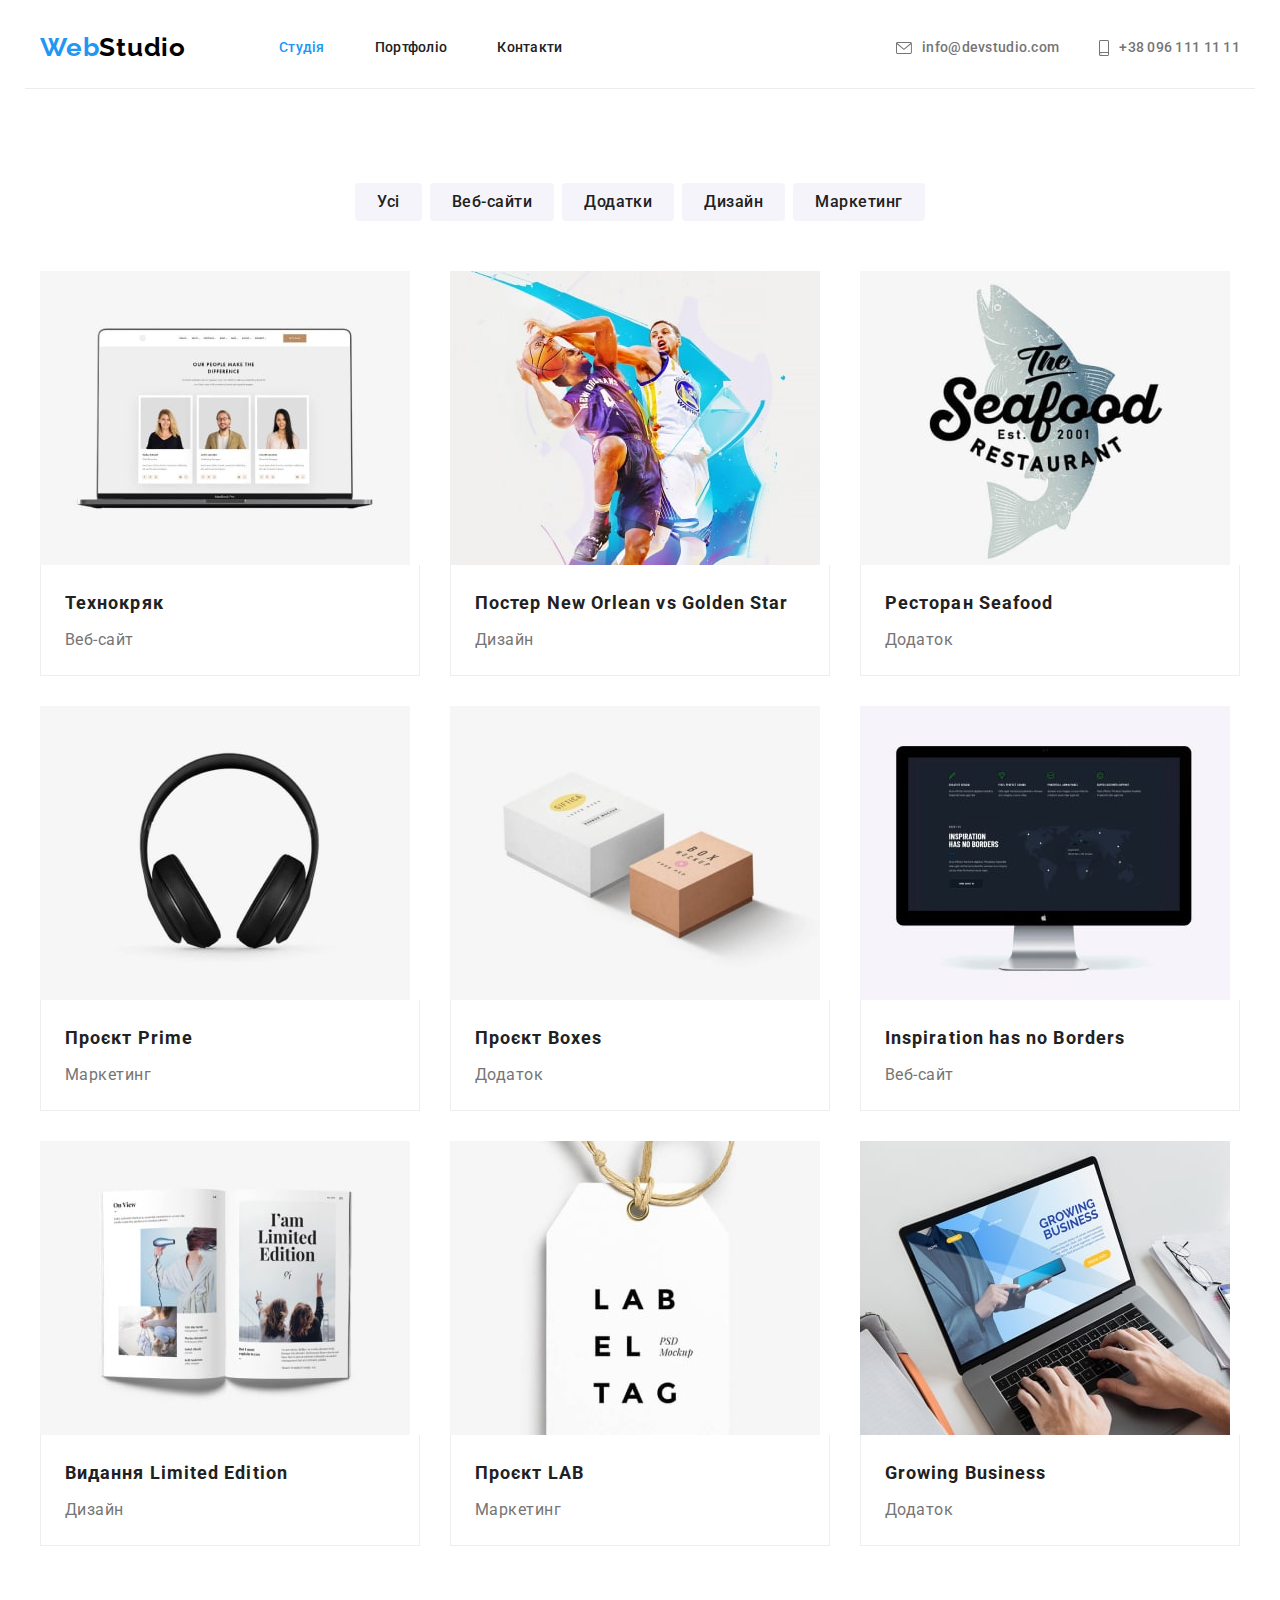
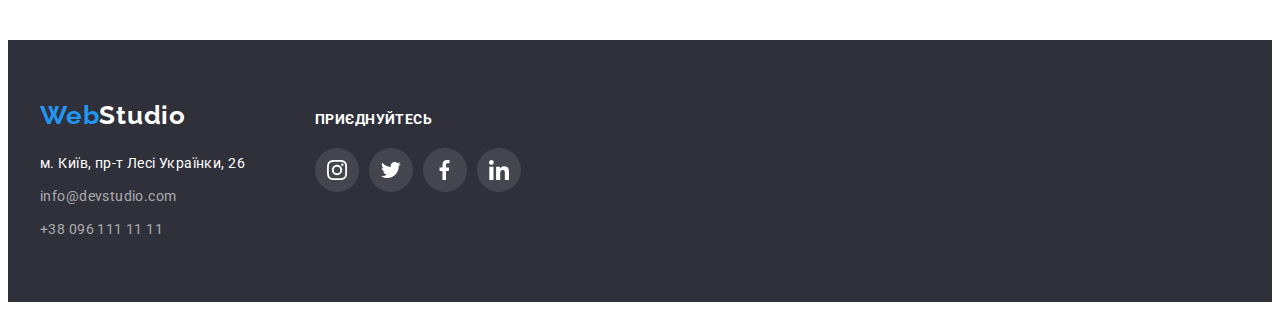
==== portfolio.html @ a49a4fce "init" ====
<!DOCTYPE html>
<html lang="uk">
  <head>
    <meta charset="UTF-8" />
    <meta http-equiv="X-UA-Compatible" content="IE=edge" />
    <meta name="viewport" content="width=device-width, initial-scale=1.0" />
    <title>Portfolio</title>
    <link
      href="https://fonts.googleapis.com/css2?family=Raleway:wght@700&family=Roboto:wght@400;500;700;900&display=swap"
      rel="stylesheet"
    />
    <link
      rel="stylesheet"
      href="https://cdnjs.cloudflare.com/ajax/libs/modern-normalize/1.1.0/modern-normalize.min.css"
      integrity="sha512-wpPYUAdjBVSE4KJnH1VR1HeZfpl1ub8YT/NKx4PuQ5NmX2tKuGu6U/JRp5y+Y8XG2tV+wKQpNHVUX03MfMFn9Q=="
      crossorigin="anonymous"
      referrerpolicy="no-referrer"
    />
    <link rel="stylesheet" href="./css/style.css" />
  </head>
  <body>
    <!-- Шапка сайта -->
    <header>
      <div class="container head">
        <nav class="nav">
          <a href="./index.html" class="logo"><span>Web</span>Studio</a>
          <ul class="site-nav">
            <li class="nav-item">
              <a href="./index.html" class="nav-link current">Студія</a>
            </li>
            <li class="nav-item">
              <a href="./portfolio.html" class="nav-link">Портфоліо</a>
            </li>
            <li class="nav-item">
              <a href="#Контакти" class="nav-link">Контакти</a>
            </li>
          </ul>
        </nav>
        <ul class="address-nav">
          <li class="address">
            <a href="mailto:info@devstudio.com" class="nav-link">
              <svg class="mail">
                <use
                  href="./images/icons.svg#icon-mail"
                  width="16"
                  height="12"
                ></use>
              </svg>
              info@devstudio.com</a
            >
          </li>
          <li class="address">
            <a href="tel:+380961111111" class="nav-link">
              <svg class="mail telephone">
                <use
                  href="./images/icons.svg#icon-telephone"
                  width="10"
                  height="16"
                ></use>
              </svg>
              +38 096 111 11 11</a
            >
          </li>
        </ul>
      </div>
    </header>
    <main>
      <!-- Портфоліо -->
      <section class="section">
        <div class="container">
          <h1 class="visually-hidden">Портфоліо</h1>
          <ul class="buttons">
            <li class="button-item">
              <button type="button" class="button">Усі</button>
            </li>
            <li class="button-item">
              <button type="button" class="button">Веб-сайти</button>
            </li>
            <li class="button-item">
              <button type="button" class="button">Додатки</button>
            </li>
            <li class="button-item">
              <button type="button" class="button">Дизайн</button>
            </li>
            <li class="button-item">
              <button type="button" class="button">Маркетинг</button>
            </li>
          </ul>

          <!-- Проекти -->

          <h2 class="visually-hidden">Приклади робіт</h2>

          <ul class="project-list">
            <li class="project">
              <a class="project-link" href="">
                <img
                  class="img"
                  src="./images/portfolio/tehnokriak.jpg"
                  alt="На ноутбуці фото трьох людей"
                  width="370"
                  height="294"
                />
                <div class="poster">
                  <h3 class="project-title">Технокряк</h3>
                  <p class="project-text">Веб-сайт</p>
                </div>
              </a>
            </li>
            <li class="project">
              <a class="project-link" href=""
                ><img
                  class="img"
                  src="./images/portfolio/poster.jpg"
                  alt="Двоє хлопців грають у баскетбол"
                  width="370"
                  height="294"
                />
                <div class="poster">
                  <h3 class="project-title">
                    Постер <span lang="en">New Orlean vs Golden Star</span>
                  </h3>
                  <p class="project-text">Дизайн</p>
                </div>
              </a>
            </li>
            <li class="project">
              <a class="project-link" href=""
                ><img
                  class="img"
                  src="./images/portfolio/restoran.jpg"
                  alt="Афіша ресторану"
                  width="370"
                  height="294"
                />
                <div class="poster">
                  <h3 class="project-title">
                    Ресторан <span lang="en">Seafood</span>
                  </h3>
                  <p class="project-text">Додаток</p>
                </div>
              </a>
            </li>
            <li class="project">
              <a class="project-link" href=""
                ><img
                  class="img"
                  src="./images/portfolio/proekt-prime.jpg"
                  alt="Навушники"
                  width="370"
                  height="294"
                />
                <div class="poster">
                  <h3 class="project-title">
                    Проєкт <span lang="en">Prime</span>
                  </h3>
                  <p class="project-text">Маркетинг</p>
                </div>
              </a>
            </li>
            <li class="project">
              <a class="project-link" href=""
                ><img
                  class="img"
                  src="./images/portfolio/proekt-boxes.jpg"
                  alt="Дві картонні коробки"
                  width="370"
                  height="294"
                />
                <div class="poster">
                  <h3 class="project-title">
                    Проєкт <span lang="en">Boxes</span>
                  </h3>
                  <p class="project-text">Додаток</p>
                </div>
              </a>
            </li>
            <li class="project">
              <a class="project-link" href=""
                ><img
                  class="img"
                  src="./images/portfolio/inspiration.jpg"
                  alt="Монітор"
                  width="370"
                  height="294"
                />
                <div class="poster">
                  <h3 lang="en" class="project-title">
                    Inspiration has no Borders
                  </h3>
                  <p class="project-text">Веб-сайт</p>
                </div>
              </a>
            </li>
            <li class="project">
              <a class="project-link" href=""
                ><img
                  class="img"
                  src="./images/portfolio/limited-edition.jpg"
                  alt="Розкритий журнал"
                  width="370"
                  height="294"
                />
                <div class="poster">
                  <h3 class="project-title">
                    Видання <span lang="en">Limited Edition</span>
                  </h3>
                  <p class="project-text">Дизайн</p>
                </div>
              </a>
            </li>
            <li class="project">
              <a class="project-link" href=""
                ><img
                  class="img"
                  src="./images/portfolio/proekt-lab.jpg"
                  alt="Бірка"
                  width="370"
                  height="294"
                />
                <div class="poster">
                  <h3 class="project-title">
                    Проєкт <span lang="en">LAB</span>
                  </h3>
                  <p class="project-text">Маркетинг</p>
                </div>
              </a>
            </li>
            <li class="project">
              <a class="project-link" href=""
                ><img
                  class="img"
                  src="./images/portfolio/growing.jpg"
                  alt="Людина працює за ноутбуком"
                  width="370"
                  height="294"
                />
                <div class="poster">
                  <h3 lang="en" class="project-title">Growing Business</h3>
                  <p class="project-text">Додаток</p>
                </div>
              </a>
            </li>
          </ul>
        </div>
      </section>
    </main>
    <!-- Підвал -->
    <footer class="footer">
      <div class="container-flex">
        <div class="container-footer">
          <a href="./index.html" class="logo-footer"><span>Web</span>Studio</a>
          <address id="Контакти">
            <ul class="footer-contacts">
              <li class="contacts-map">
                <a
                  href="https://goo.gl/maps/bb7uWpJd3JeG9Nsg9"
                  target="_blank"
                  rel="noopener noreferrer"
                  class="contacts-nav"
                  >м. Київ, пр-т Лесі Українки, 26</a
                >
              </li>
              <li class="contacts">
                <a href="mailto:info@devstudio.com" class="contacts-link"
                  >info@devstudio.com</a
                >
              </li>
              <li class="contacts">
                <a href="tel:+380961111111" class="contacts-link"
                  >+38 096 111 11 11</a
                >
              </li>
            </ul>
          </address>
        </div>
        <div class="footer-social">
          <h3 class="social-title">Приєднуйтесь</h3>
          <ul class="social-list-footer">
            <li class="social-item-footer">
              <a class="social-link-footer" href="">
                <svg class="social-icon-footer" width="20" height="20">
                  <use href="./images/icons.svg#icon-instagram"></use>
                </svg>
              </a>
            </li>
            <li class="social-item-footer">
              <a class="social-link-footer" href="">
                <svg class="social-icon-footer" width="20" height="20">
                  <use href="./images/icons.svg#icon-twitter"></use>
                </svg>
              </a>
            </li>
            <li class="social-item-footer">
              <a class="social-link-footer" href="">
                <svg class="social-icon-footer" width="20" height="20">
                  <use href="./images/icons.svg#icon-facebook"></use>
                </svg>
              </a>
            </li>
            <li class="social-item-footer">
              <a class="social-link-footer" href="">
                <svg class="social-icon-footer" width="20" height="20">
                  <use href="./images/icons.svg#icon-linkedin"></use>
                </svg>
              </a>
            </li>
          </ul>
        </div>
      </div>
    </footer>
  </body>
</html>
---- css/style.css ----
:root {
  --primary-text-color: #757575;
  --title-text-color: #212121;
  --accent-color: #2196f3;
  --primary-white-color: #ffffff;
}

body {
  font-family: "Roboto", sans-serif;
  font-weight: 400;
  font-size: 14px;
  line-height: 1.71;
  letter-spacing: 0.03em;

  color: #757575;
  background-color: #ffffff;
}
ul {
  list-style: none;
}
a {
  text-decoration: none;
}
h1,
h2,
h3,
p,
ul,
li,
img {
  margin-top: 0;
  margin-bottom: 0;
}
.container {
  width: 1200px;
  margin-left: auto;
  margin-right: auto;
  padding-left: 15px;
  padding-right: 15px;
}
.img {
  display: block;
}
/* Шапка сайта */

.logo {
  padding-top: 24px;
  padding-bottom: 25px;
  font-family: "Raleway";
  font-style: normal;
  font-weight: 700;
  font-size: 26px;
  line-height: 1.19;
  letter-spacing: 0.03em;
  color: #000000;
}
.logo > span {
  color: var(--accent-color);
}
.logo:hover,
.logo:focus {
  color: var(--accent-color);
}
.head {
  display: flex;
  align-items: center;
  border-bottom: 1px solid #ececec;
}
.nav {
  display: flex;
}
.site-nav {
  display: flex;
  padding-left: 0;
  align-items: center;
  margin-left: 93px;
}
.address-nav {
  display: flex;
  padding-left: 0;
  margin-left: auto;
}
.nav-item:not(:last-child) {
  margin-right: 50px;
}
.address-nav .address:not(:last-child) {
  margin-right: 40px;
}
.nav-link:hover,
.nav-link:focus {
  color: var(--accent-color);
}
.nav-link {
  padding-top: 32px;
  padding-bottom: 32px;
  font-weight: 500;
  font-size: 14px;
  line-height: 1.14;
  letter-spacing: 0.02em;
  color: var(--title-text-color);
}

.site-nav .nav-link.current {
  color: var(--accent-color);
}
.address .nav-link {
  display: flex;
  align-items: center;
  color: var(--primary-text-color);
}
.address .nav-link:hover,
.address .nav-link:focus {
  color: var(--accent-color);
}

.mail {
  margin-right: 10px;
  width: 16px;
  height: 12px;
  fill: var(--primary-text-color);
}

.nav-link:hover .mail,
.nav-link:focus .mail {
  fill: var(--accent-color);
}
.telephone {
  width: 10px;
  height: 16px;
}

/* Герой */
.section {
  padding-top: 94px;
  padding-bottom: 94px;
  align-items: center;
}
.features {
  background-image: linear-gradient(
      rgba(47, 48, 58, 0.4),
      rgba(47, 48, 58, 0.4)
    ),
    url(../images/hero.jpg);
  max-width: 1600px;

  background-size: cover;
  background-color: #c4c4c4;
  margin-left: auto;
  margin-right: auto;
  padding-top: 200px;
  padding-bottom: 200px;
  background-color: #2f303a;
  text-align: center;
}
.title {
  margin-right: auto;
  margin-left: auto;
  margin-bottom: 30px;
  max-width: 696px;
  font-weight: 900;
  font-size: 44px;
  line-height: 1.36;
  text-align: center;
  letter-spacing: 0.06em;
  text-transform: uppercase;
  color: #ffffff;
}
.button-title {
  padding: 10px 32px;
  min-width: 216px;
  font-family: "Roboto", sans-serif;
  font-weight: 700;
  font-size: 16px;
  line-height: 1.88;
  letter-spacing: 0.06em;
  color: #ffffff;
  background-color: var(--accent-color);
  cursor: pointer;
  border-radius: 4px;
  border: 0;
  text-align: center;
}
.button-title:hover,
.button-title:focus,
.button-title:active {
  background-color: #188ce8;
}
/* Особливості */
.advant {
  display: flex;
  padding-left: 0;
}
.advant-item {
  width: 270px;
}
.advant-item:not(:last-child) {
  margin-right: 30px;
}
.advant-icon {
  display: flex;
  justify-content: center;
  align-items: center;
  margin-bottom: 30px;
  width: 270px;
  height: 120px;
  background-color: #f5f4fa;
  border-radius: 4px;
}
.icon {
  width: 70px;
  height: 70px;
}
.item {
  margin-bottom: 10px;
  font-weight: 700;
  font-size: 14px;
  line-height: 1.14;
  letter-spacing: 0.03em;
  text-transform: uppercase;
  color: var(--title-text-color);
}
.text {
  font-weight: 400;
  font-size: 14px;
  line-height: 1.71;
  letter-spacing: 0.03em;
  color: var(--primary-text-color);
}
/* Чим ми займаємося */
.section-about {
  padding-bottom: 94px;
}
.about {
  display: flex;
  margin-left: -30px;
  margin-top: 50px;
  padding-left: 0;
  outline: 1px tomato;
}
.about-item {
  margin-left: 30px;
  height: 294px;
}

/* Наша команда */
.command-list {
  display: flex;
  padding-left: 0;
  margin-left: -30px;
}
.command-item {
  margin-left: 30px;
  flex-basis: calc((100% - 4 * 30px) / 4);

  background: #ffffff;
  box-shadow: 0px 1px 3px rgba(0, 0, 0, 0.12), 0px 1px 1px rgba(0, 0, 0, 0.14),
    0px 2px 1px rgba(0, 0, 0, 0.2);
  border-radius: 0px 0px 4px 4px;
}
.description {
  padding-top: 30px;
  padding-bottom: 30px;
  padding-left: 32px;
  padding-right: 32px;
  text-align: center;
}
.title-second {
  margin-bottom: 50px;
  font-weight: 700;
  font-size: 36px;
  line-height: 42px;
  text-align: center;
  letter-spacing: 0.03em;
  color: var(--title-text-color);
}
.name {
  margin-bottom: 10px;
  font-weight: 500;
  font-size: 16px;
  line-height: 1.19;
  letter-spacing: 0.03em;
  color: var(--title-text-color);
}
.profession {
  margin-bottom: 16px;
  font-weight: 400;
  font-size: 16px;
  line-height: 1.19;
  letter-spacing: 0.03em;
  color: var(--primary-text-color);
}

.command {
  background-color: #f5f4fa;
  padding-top: 94px;
  padding-bottom: 94px;
}
.social-list {
  display: flex;
  padding-left: 0;
  justify-content: space-between;
}
.social-link {
  display: flex;
  align-items: center;
  justify-content: center;
  width: 44px;
  height: 44px;
  background-color: #ffffff;
}
.social-icon {
  fill: #afb1b8;
}
.social-link:hover .social-icon,
.social-link:focus .social-icon {
  fill: var(--primary-white-color);
}
.social-link:hover,
.social-link:focus {
  background-color: var(--accent-color);
  border-radius: 50%;
  box-shadow: 0px 4px 4px rgba(0, 0, 0, 0.25);
}
/* Постійні клієнти */
.clients {
  padding-top: 94px;
  padding-bottom: 94px;
}
.clients-list {
  display: flex;
  padding-left: 0;
}

.clients-item {
  display: flex;
}
.clients-item + .clients-item {
  margin-left: 30px;
}
.clients-link {
  display: flex;
  width: 170px;
  height: 92px;
  justify-content: center;
  align-items: center;
  border: 1px solid #afb1b8;
  border-radius: 4px;
}

.clients-icon {
  fill: #afb1b8;
}

.clients-link:hover .clients-icon,
.clients-link:focus .clients-icon {
  fill: var(--accent-color);
}
.clients-link:hover,
.clients-link:focus {
  border: 1px solid var(--accent-color);
  /* box-shadow: 0px 4px 4px 0px rgba(0, 0, 0, 0.25); */
}
/* Підвал */
.footer {
  padding-top: 60px;
  padding-bottom: 60px;
  background-color: #2f303a;
}
.footer-contacts {
  padding-left: 0;
}
.logo-footer {
  margin-bottom: 20px;
  font-family: "Raleway", sans-serif;
  font-style: normal;
  font-weight: 700;
  font-size: 26px;
  line-height: 1.19;
  letter-spacing: 0.03em;
  color: var(--primary-white-color);
}
.logo-footer > span {
  color: var(--accent-color);
}
.contacts {
  font-style: normal;
  margin-top: 9px;
}
address {
  margin-top: 20px;
}
.contacts-nav {
  font-style: normal;
  font-weight: 400;
  font-size: 14px;
  line-height: 1.71;
  letter-spacing: 0.03em;
  color: var(--primary-white-color);
}
.contacts-link {
  margin-top: 9px;
  font-weight: 400;
  font-size: 14px;
  line-height: 1.71;
  letter-spacing: 0.03em;
  color: rgba(255, 255, 255, 0.6);
}
.logo-footer:hover,
.logo-footer:focus {
  color: var(--accent-color);
}
.contacts-nav:hover,
.contacts-nav:focus {
  color: var(--accent-color);
}
.contacts-link:hover,
.contacts-link:focus {
  color: var(--accent-color);
}
.container-flex {
  display: flex;
  align-items: baseline;
  width: 1200px;
  margin-left: auto;
  margin-right: auto;
  padding-left: 15px;
  padding-right: 15px;
}
.container-footer {
  display: inline-block;
  margin: 0;
  padding: 0;
}
.footer-social {
  display: inline-block;

  margin-left: 70px;

  align-items: center;
}
.footer-address {
  display: block;
}
.social-title {
  margin-bottom: 20px;
  font-weight: 700;
  font-size: 14px;
  line-height: 1.14;
  letter-spacing: 0.03em;
  text-transform: uppercase;

  color: #ffffff;
}
.social-list-footer {
  display: flex;
  padding-left: 0;
  width: 206px;
  height: 44px;
  justify-content: space-between;
}

.social-link-footer {
  display: flex;
  align-items: center;
  justify-content: center;
  width: 44px;
  height: 44px;
  background: rgba(255, 255, 255, 0.1);
  border-radius: 50%;
}
.social-icon-footer {
  fill: var(--primary-white-color);
}

.social-link-footer:hover,
.social-link-footer:focus {
  background-color: var(--accent-color);
  border-radius: 50%;
  filter: drop-shadow(0px 4px 4px rgba(0, 0, 0, 0.25));
}
/* Портфоліо */
.buttons {
  display: flex;
  justify-content: center;
  padding-left: 0;
  margin-bottom: 50px;
}
.button {
  padding: 6px 22px;
  font-family: "Roboto", sans-serif;
  font-weight: 500;
  font-size: 16px;
  line-height: 1.62;
  text-align: center;
  letter-spacing: 0.03em;
  color: var(--title-text-color);
  background-color: #f5f4fa;
  cursor: pointer;
  border-radius: 4px;
  border: 0;
}
.button-item:not(:last-child) {
  margin-right: 8px;
}
button:hover,
button:focus,
button:active {
  color: var(--primary-white-color);
  background-color: var(--accent-color);
  box-shadow: 0px 4px 4px 0px rgba(0, 0, 0, 0.25);
}
/* Проекти */
.project-list {
  display: flex;
  flex-wrap: wrap;
  padding-left: 0;
  margin-left: -30px;
  margin-top: -30px;
}
.project {
  flex-basis: calc((100% - 90px) / 3);
  margin-left: 30px;
  margin-top: 30px;
  width: 370px;
  background: #ffffff;
}
.project-title {
  margin-bottom: 4px;
  font-weight: 700;
  font-size: 18px;
  line-height: 2;
  letter-spacing: 0.06em;
  color: var(--title-text-color);
}
.project-text {
  font-weight: 400;
  font-size: 16px;
  line-height: 1.88;
  letter-spacing: 0.03em;
  color: var(--primary-text-color);
}
.visually-hidden {
  position: absolute;
  white-space: nowrap;
  width: 1px;
  height: 1px;
  overflow: hidden;
  border: 0;
  padding: 0;
  clip: rect(0 0 0 0);
  clip-path: inset(50%);
  margin: -1px;
}
.poster {
  padding: 20px 24px;
  border-left: 1px solid #eeeeee;
  border-bottom: 1px solid #eeeeee;
  border-right: 1px solid #eeeeee;
}
.project-link {
  display: block;
}
.project-link:hover,
.project-link:focus {
  box-shadow: 0px 4px 4px 0px rgba(0, 0, 0, 0.25);
}
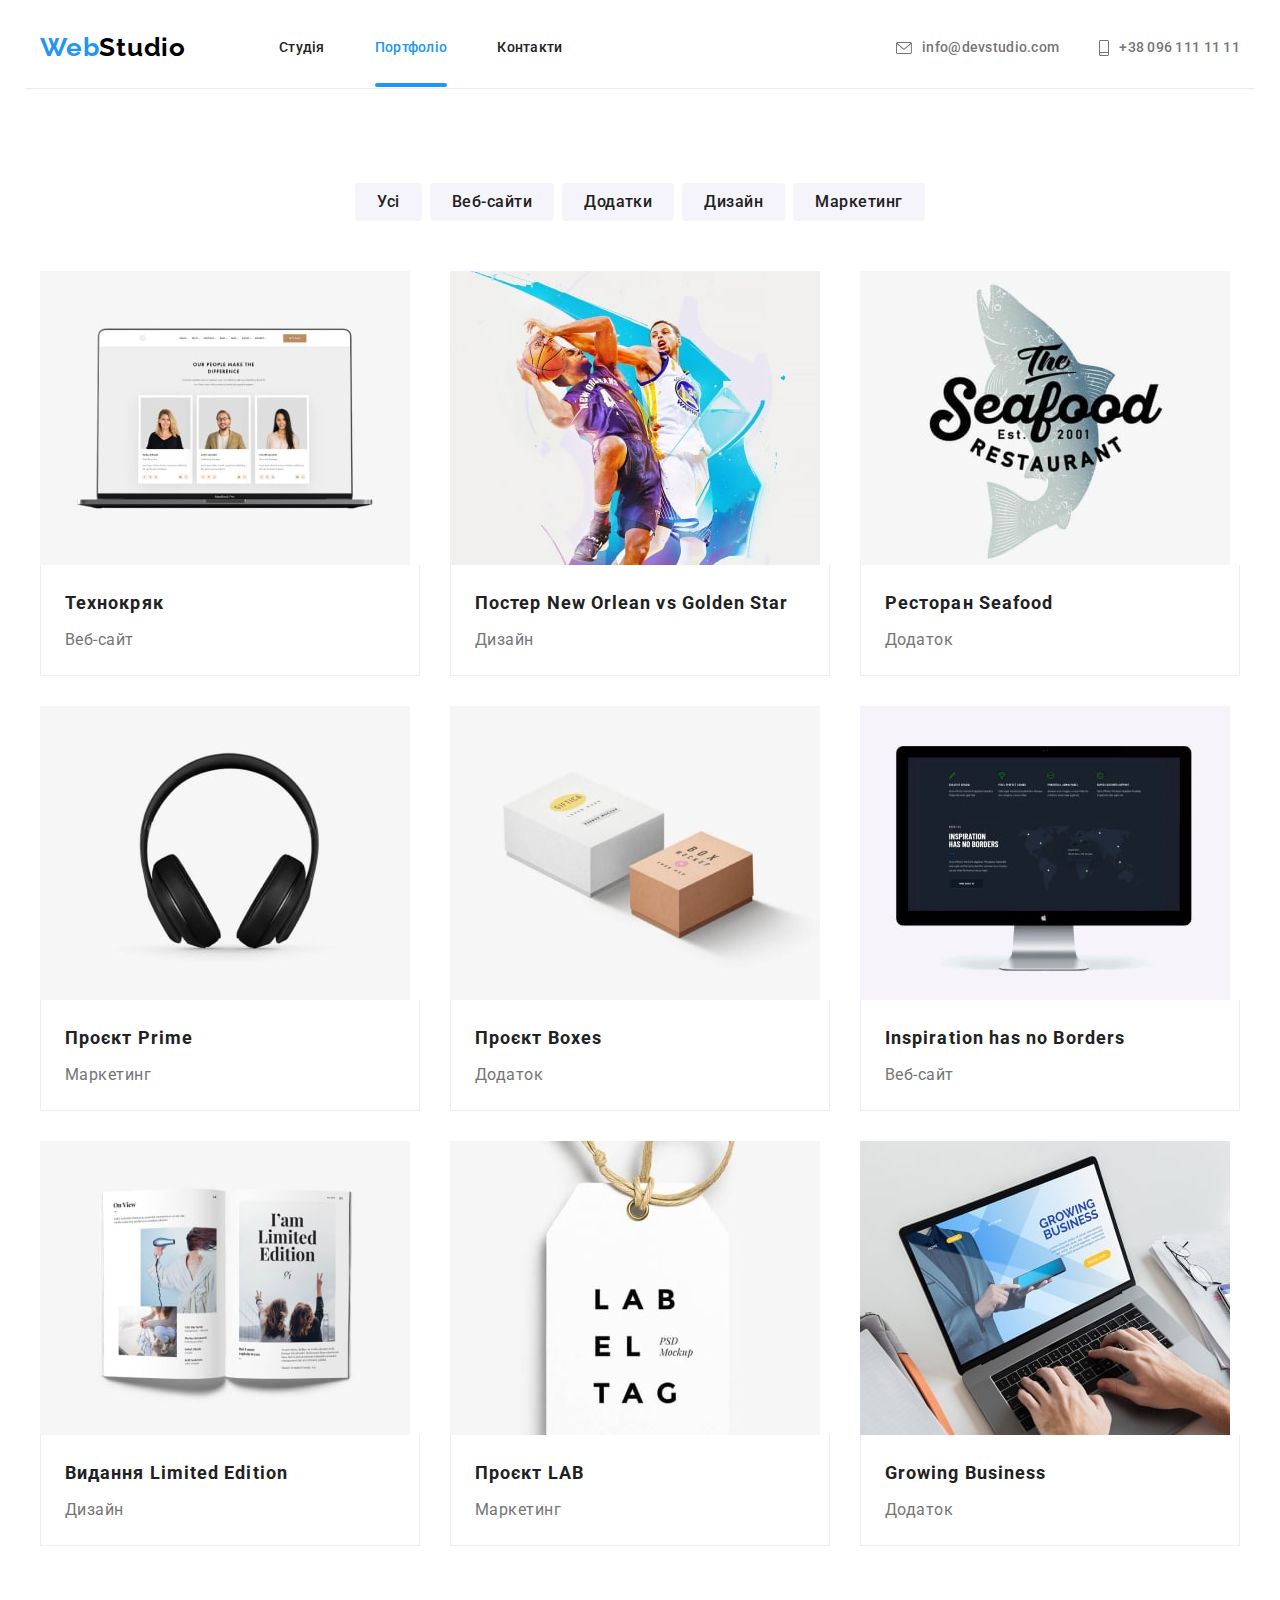
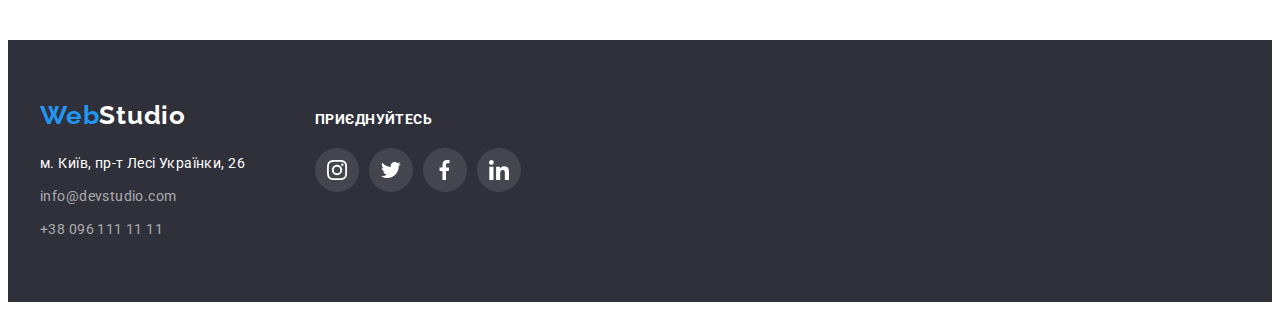
==== commit 8a86ac61: "update html and css" ====
--- a/portfolio.html
+++ b/portfolio.html
@@ -26,10 +26,10 @@
           <a href="./index.html" class="logo"><span>Web</span>Studio</a>
           <ul class="site-nav">
             <li class="nav-item">
-              <a href="./index.html" class="nav-link current">Студія</a>
+              <a href="./index.html" class="nav-link">Студія</a>
             </li>
             <li class="nav-item">
-              <a href="./portfolio.html" class="nav-link">Портфоліо</a>
+              <a href="./portfolio.html" class="nav-link current">Портфоліо</a>
             </li>
             <li class="nav-item">
               <a href="#Контакти" class="nav-link">Контакти</a>
@@ -94,13 +94,20 @@
           <ul class="project-list">
             <li class="project">
               <a class="project-link" href="">
-                <img
-                  class="img"
-                  src="./images/portfolio/tehnokriak.jpg"
-                  alt="На ноутбуці фото трьох людей"
-                  width="370"
-                  height="294"
-                />
+                <div class="project-back">
+                  <img
+                    class="project-img"
+                    src="./images/portfolio/tehnokriak.jpg"
+                    alt="На ноутбуці фото трьох людей"
+                    width="370"
+                    height="294"
+                  />
+                  <p class="project-about">
+                    Ресурс пропонує комплексні пропозиції з різним рівнем
+                    функціоналу та сервісів. Все це дозволить відвідувачу
+                    отримати вичерпні відомості про компанію чи приватну особу.
+                  </p>
+                </div>
                 <div class="poster">
                   <h3 class="project-title">Технокряк</h3>
                   <p class="project-text">Веб-сайт</p>
@@ -108,14 +115,21 @@
               </a>
             </li>
             <li class="project">
-              <a class="project-link" href=""
-                ><img
-                  class="img"
-                  src="./images/portfolio/poster.jpg"
-                  alt="Двоє хлопців грають у баскетбол"
-                  width="370"
-                  height="294"
-                />
+              <a class="project-link" href="">
+                <div class="project-back">
+                  <img
+                    class="project-img"
+                    src="./images/portfolio/poster.jpg"
+                    alt="Двоє хлопців грають у баскетбол"
+                    width="370"
+                    height="294"
+                  />
+                  <p class="project-about">
+                    Ресурс пропонує комплексні пропозиції з різним рівнем
+                    функціоналу та сервісів. Все це дозволить відвідувачу
+                    отримати вичерпні відомості про компанію чи приватну особу.
+                  </p>
+                </div>
                 <div class="poster">
                   <h3 class="project-title">
                     Постер <span lang="en">New Orlean vs Golden Star</span>
@@ -125,14 +139,21 @@
               </a>
             </li>
             <li class="project">
-              <a class="project-link" href=""
-                ><img
-                  class="img"
-                  src="./images/portfolio/restoran.jpg"
-                  alt="Афіша ресторану"
-                  width="370"
-                  height="294"
-                />
+              <a class="project-link" href="">
+                <div class="project-back">
+                  <img
+                    class="project-img"
+                    src="./images/portfolio/restoran.jpg"
+                    alt="Афіша ресторану"
+                    width="370"
+                    height="294"
+                  />
+                  <p class="project-about">
+                    Ресурс пропонує комплексні пропозиції з різним рівнем
+                    функціоналу та сервісів. Все це дозволить відвідувачу
+                    отримати вичерпні відомості про компанію чи приватну особу.
+                  </p>
+                </div>
                 <div class="poster">
                   <h3 class="project-title">
                     Ресторан <span lang="en">Seafood</span>
@@ -142,14 +163,21 @@
               </a>
             </li>
             <li class="project">
-              <a class="project-link" href=""
-                ><img
-                  class="img"
-                  src="./images/portfolio/proekt-prime.jpg"
-                  alt="Навушники"
-                  width="370"
-                  height="294"
-                />
+              <a class="project-link" href="">
+                <div class="project-back">
+                  <img
+                    class="project-img"
+                    src="./images/portfolio/proekt-prime.jpg"
+                    alt="Навушники"
+                    width="370"
+                    height="294"
+                  />
+                  <p class="project-about">
+                    Ресурс пропонує комплексні пропозиції з різним рівнем
+                    функціоналу та сервісів. Все це дозволить відвідувачу
+                    отримати вичерпні відомості про компанію чи приватну особу.
+                  </p>
+                </div>
                 <div class="poster">
                   <h3 class="project-title">
                     Проєкт <span lang="en">Prime</span>
@@ -159,14 +187,21 @@
               </a>
             </li>
             <li class="project">
-              <a class="project-link" href=""
-                ><img
-                  class="img"
-                  src="./images/portfolio/proekt-boxes.jpg"
-                  alt="Дві картонні коробки"
-                  width="370"
-                  height="294"
-                />
+              <a class="project-link" href="">
+                <div class="project-back">
+                  <img
+                    class="project-img"
+                    src="./images/portfolio/proekt-boxes.jpg"
+                    alt="Дві картонні коробки"
+                    width="370"
+                    height="294"
+                  />
+                  <p class="project-about">
+                    Ресурс пропонує комплексні пропозиції з різним рівнем
+                    функціоналу та сервісів. Все це дозволить відвідувачу
+                    отримати вичерпні відомості про компанію чи приватну особу.
+                  </p>
+                </div>
                 <div class="poster">
                   <h3 class="project-title">
                     Проєкт <span lang="en">Boxes</span>
@@ -176,14 +211,21 @@
               </a>
             </li>
             <li class="project">
-              <a class="project-link" href=""
-                ><img
-                  class="img"
-                  src="./images/portfolio/inspiration.jpg"
-                  alt="Монітор"
-                  width="370"
-                  height="294"
-                />
+              <a class="project-link" href="">
+                <div class="project-back">
+                  <img
+                    class="project-img"
+                    src="./images/portfolio/inspiration.jpg"
+                    alt="Монітор"
+                    width="370"
+                    height="294"
+                  />
+                  <p class="project-about">
+                    Ресурс пропонує комплексні пропозиції з різним рівнем
+                    функціоналу та сервісів. Все це дозволить відвідувачу
+                    отримати вичерпні відомості про компанію чи приватну особу.
+                  </p>
+                </div>
                 <div class="poster">
                   <h3 lang="en" class="project-title">
                     Inspiration has no Borders
@@ -194,13 +236,20 @@
             </li>
             <li class="project">
               <a class="project-link" href=""
-                ><img
-                  class="img"
-                  src="./images/portfolio/limited-edition.jpg"
-                  alt="Розкритий журнал"
-                  width="370"
-                  height="294"
-                />
+                ><div class="project-back">
+                  <img
+                    class="project-img"
+                    src="./images/portfolio/limited-edition.jpg"
+                    alt="Розкритий журнал"
+                    width="370"
+                    height="294"
+                  />
+                  <p class="project-about">
+                    Ресурс пропонує комплексні пропозиції з різним рівнем
+                    функціоналу та сервісів. Все це дозволить відвідувачу
+                    отримати вичерпні відомості про компанію чи приватну особу.
+                  </p>
+                </div>
                 <div class="poster">
                   <h3 class="project-title">
                     Видання <span lang="en">Limited Edition</span>
@@ -211,13 +260,20 @@
             </li>
             <li class="project">
               <a class="project-link" href=""
-                ><img
-                  class="img"
-                  src="./images/portfolio/proekt-lab.jpg"
-                  alt="Бірка"
-                  width="370"
-                  height="294"
-                />
+                ><div class="project-back">
+                  <img
+                    class="project-img"
+                    src="./images/portfolio/proekt-lab.jpg"
+                    alt="Бірка"
+                    width="370"
+                    height="294"
+                  />
+                  <p class="project-about">
+                    Ресурс пропонує комплексні пропозиції з різним рівнем
+                    функціоналу та сервісів. Все це дозволить відвідувачу
+                    отримати вичерпні відомості про компанію чи приватну особу.
+                  </p>
+                </div>
                 <div class="poster">
                   <h3 class="project-title">
                     Проєкт <span lang="en">LAB</span>
@@ -228,13 +284,20 @@
             </li>
             <li class="project">
               <a class="project-link" href=""
-                ><img
-                  class="img"
-                  src="./images/portfolio/growing.jpg"
-                  alt="Людина працює за ноутбуком"
-                  width="370"
-                  height="294"
-                />
+                ><div class="project-back">
+                  <img
+                    class="project-img"
+                    src="./images/portfolio/growing.jpg"
+                    alt="Людина працює за ноутбуком"
+                    width="370"
+                    height="294"
+                  />
+                  <p class="project-about">
+                    Ресурс пропонує комплексні пропозиції з різним рівнем
+                    функціоналу та сервісів. Все це дозволить відвідувачу
+                    отримати вичерпні відомості про компанію чи приватну особу.
+                  </p>
+                </div>
                 <div class="poster">
                   <h3 lang="en" class="project-title">Growing Business</h3>
                   <p class="project-text">Додаток</p>
--- a/css/style.css
+++ b/css/style.css
@@ -53,6 +53,7 @@
   line-height: 1.19;
   letter-spacing: 0.03em;
   color: #000000;
+  transition: color 250ms cubic-bezier(0.4, 0, 0.2, 1);
 }
 .logo > span {
   color: var(--accent-color);
@@ -98,9 +99,11 @@
   line-height: 1.14;
   letter-spacing: 0.02em;
   color: var(--title-text-color);
+  transition: color 250ms cubic-bezier(0.4, 0, 0.2, 1);
 }
 
 .site-nav .nav-link.current {
+  position: relative;
   color: var(--accent-color);
 }
 .address .nav-link {
@@ -127,6 +130,17 @@
 .telephone {
   width: 10px;
   height: 16px;
+}
+.current::after {
+  content: "";
+  position: absolute;
+  left: 0;
+  bottom: 0;
+  display: block;
+  width: 100%;
+  height: 4px;
+  background-color: var(--accent-color);
+  border-radius: 2px;
 }
 
 /* Герой */
@@ -179,6 +193,7 @@
   border-radius: 4px;
   border: 0;
   text-align: center;
+  transition: background-color 250ms cubic-bezier(0.4, 0, 0.2, 1);
 }
 .button-title:hover,
 .button-title:focus,
@@ -238,8 +253,31 @@
   outline: 1px tomato;
 }
 .about-item {
+  position: relative;
   margin-left: 30px;
   height: 294px;
+}
+.box {
+  position: absolute;
+  width: 370px;
+  height: 70px;
+  left: 0;
+  bottom: 0;
+  background-color: rgba(47, 48, 58, 0.8);
+}
+.box-text {
+  position: absolute;
+  left: 0;
+  bottom: 0;
+  width: 100%;
+  padding: 27px;
+  font-weight: 700;
+  font-size: 14px;
+  line-height: 1.14;
+  text-align: center;
+  letter-spacing: 0.03em;
+  text-transform: uppercase;
+  color: var(--primary-white-color);
 }
 
 /* Наша команда */
@@ -307,9 +345,11 @@
   width: 44px;
   height: 44px;
   background-color: #ffffff;
+  transition: background-color 250ms cubic-bezier(0.4, 0, 0.2, 1);
 }
 .social-icon {
   fill: #afb1b8;
+  transition: fill 250ms cubic-bezier(0.4, 0, 0.2, 1);
 }
 .social-link:hover .social-icon,
 .social-link:focus .social-icon {
@@ -345,10 +385,12 @@
   align-items: center;
   border: 1px solid #afb1b8;
   border-radius: 4px;
+  transition: border 250ms cubic-bezier(0.4, 0, 0.2, 1);
 }
 
 .clients-icon {
   fill: #afb1b8;
+  transition: fill 250ms cubic-bezier(0.4, 0, 0.2, 1);
 }
 
 .clients-link:hover .clients-icon,
@@ -378,6 +420,7 @@
   line-height: 1.19;
   letter-spacing: 0.03em;
   color: var(--primary-white-color);
+  transition: color 250ms cubic-bezier(0.4, 0, 0.2, 1);
 }
 .logo-footer > span {
   color: var(--accent-color);
@@ -396,6 +439,7 @@
   line-height: 1.71;
   letter-spacing: 0.03em;
   color: var(--primary-white-color);
+  transition: color 2500s cubic-bezier(0.4, 0, 0.2, 1);
 }
 .contacts-link {
   margin-top: 9px;
@@ -404,6 +448,7 @@
   line-height: 1.71;
   letter-spacing: 0.03em;
   color: rgba(255, 255, 255, 0.6);
+  transition: color 250ms cubic-bezier(0.4, 0, 0.2, 1);
 }
 .logo-footer:hover,
 .logo-footer:focus {
@@ -465,8 +510,9 @@
   justify-content: center;
   width: 44px;
   height: 44px;
-  background: rgba(255, 255, 255, 0.1);
+  background-color: rgba(255, 255, 255, 0.1);
   border-radius: 50%;
+  transition: background-color 250ms cubic-bezier(0.4, 0, 0.2, 1);
 }
 .social-icon-footer {
   fill: var(--primary-white-color);
@@ -476,7 +522,7 @@
 .social-link-footer:focus {
   background-color: var(--accent-color);
   border-radius: 50%;
-  filter: drop-shadow(0px 4px 4px rgba(0, 0, 0, 0.25));
+  box-shadow: 0px 4px 4px rgba(0, 0, 0, 0.25);
 }
 /* Портфоліо */
 .buttons {
@@ -498,6 +544,8 @@
   cursor: pointer;
   border-radius: 4px;
   border: 0;
+  transition: background-color 250ms cubic-bezier(0.4, 0, 0.2, 1),
+    color 250ms cubic-bezier(0.4, 0, 0.2, 1);
 }
 .button-item:not(:last-child) {
   margin-right: 8px;
@@ -564,3 +612,100 @@
 .project-link:focus {
   box-shadow: 0px 4px 4px 0px rgba(0, 0, 0, 0.25);
 }
+.project-back {
+  position: relative;
+  overflow: hidden;
+  width: 370px;
+  height: 294px;
+}
+.project-back::after {
+  content: "";
+  position: absolute;
+  left: 0;
+  bottom: 0;
+  width: 100%;
+  height: 100%;
+  opacity: 0;
+  background-color: rgba(33, 150, 243, 0.9);
+  transform: translateY(100%);
+  transition: transform 250ms cubic-bezier(0.4, 0, 0.2, 1),
+    opacity 250ms cubic-bezier(0.4, 0, 0.2, 1);
+}
+.project-link:hover .project-back::after {
+  transform: translateY(0);
+  opacity: 1;
+}
+
+.project-about {
+  display: flex;
+  align-items: center;
+  position: absolute;
+  left: 0;
+  top: 0;
+  width: 100%;
+  height: 100%;
+  padding: 24px 24px;
+  opacity: 0;
+  transform: translateY(100%);
+  transition: transform 250ms cubic-bezier(0.4, 0, 0.2, 1),
+    opacity 250ms cubic-bezier(0.4, 0, 0.2, 1);
+
+  z-index: 10;
+
+  font-size: 18px;
+  line-height: 1.56;
+  letter-spacing: 0.03em;
+  color: var(--primary-white-color);
+}
+.project-link:hover .project-about {
+  transform: translateY(0);
+  opacity: 1;
+}
+/* Модальне вікно */
+.backdrop {
+  position: fixed;
+  top: 0;
+  left: 0;
+  width: 100vw;
+  height: 100vh;
+  background-color: rgba(0, 0, 0, 0.2);
+  opacity: 1;
+  transition: opacity 250ms cubic-bezier(0.4, 0, 0.2, 1);
+}
+.backdrop.is-hidden {
+  opacity: 0;
+  visibility: hidden;
+  pointer-events: none;
+}
+.modal {
+  position: absolute;
+  width: 528px;
+  height: 581px;
+  top: 50%;
+  left: 50%;
+  background-color: #ffffff;
+  box-shadow: 0px 1px 3px rgba(0, 0, 0, 0.12), 0px 1px 1px rgba(0, 0, 0, 0.14),
+    0px 2px 1px rgba(0, 0, 0, 0.2);
+  border-radius: 4px;
+  transform: translate(-50%, -50%) scale(1);
+  transition: transform 250ms cubic-bezier(0.4, 0, 0.2, 1);
+}
+.backdrop.is-hidden .modal {
+  transform: translate(-50%, -50%) scale(0.8);
+}
+
+.modal-close-btn {
+  position: absolute;
+  top: 8px;
+  right: 8px;
+  display: flex;
+  justify-content: center;
+  align-items: center;
+  width: 30px;
+  height: 30px;
+  border-radius: 50%;
+  border: 1px solid rgba(0, 0, 0, 0.1);
+  background-color: transparent;
+  padding: 0;
+  cursor: pointer;
+}
